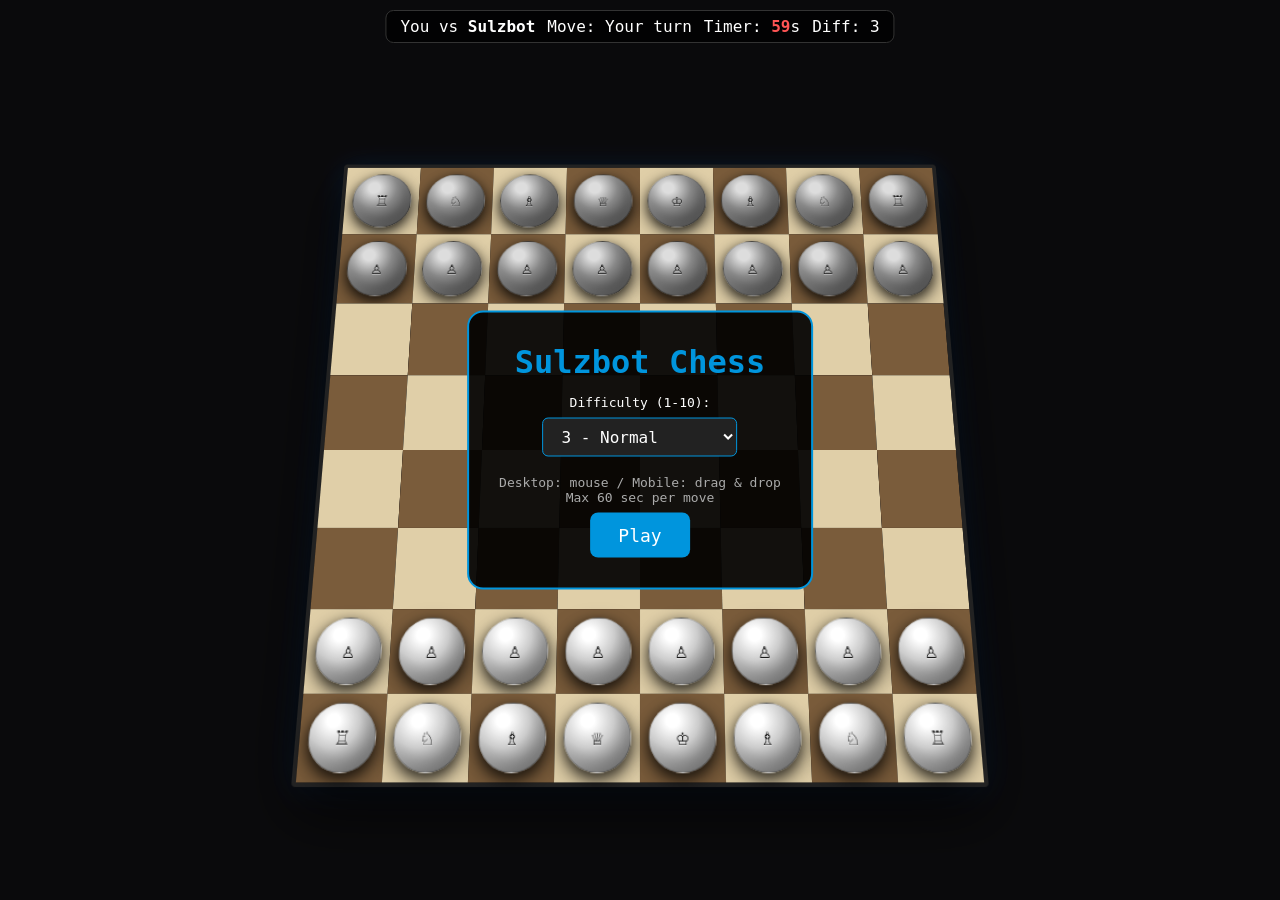
==== chess/index.html @ bfd462e9 "Add chess: 10 difficulty, timer, 3D pieces, mobile drag-drop" ====
<!DOCTYPE html>
<html>
<head>
<meta charset="utf-8">
<meta name="viewport" content="width=device-width, initial-scale=1.0, user-scalable=no">
<title>Sulzbot Chess</title>
<style>
  * { box-sizing: border-box; margin: 0; padding: 0; touch-action: manipulation; }
  body { background: #0a0a0c; font-family: monospace; color: #fff; height: 100vh; overflow: hidden; display: flex; flex-direction: column; align-items: center; justify-content: center; }
  #hud { position: fixed; top: 10px; left: 50%; transform: translateX(-50%); z-index: 20; display: flex; gap: 12px; font-size: clamp(12px, 3vw, 16px); background: rgba(0,0,0,0.75); padding: 6px 14px; border-radius: 8px; border: 1px solid #333; }
  #timer { color: #ff5555; font-weight: bold; }
  #boardWrap { position: relative; width: 92vmin; height: 92vmin; max-width: 640px; max-height: 640px; perspective: 1000px; }
  #board { width: 100%; height: 100%; display: grid; grid-template-columns: repeat(8, 1fr); grid-template-rows: repeat(8, 1fr); border: 4px solid #222; border-radius: 4px; box-shadow: 0 20px 60px rgba(0,0,0,0.8), 0 0 30px rgba(0,128,255,0.15); transform: rotateX(15deg); transform-style: preserve-3d; }
  .square { position: relative; display: flex; align-items: center; justify-content: center; }
  .square.light { background: #e0cfa8; }
  .square.dark { background: #7a5c3b; }
  .square.selected { box-shadow: inset 0 0 0 3px #0095DD; }
  .square.highlight { box-shadow: inset 0 0 0 3px #ffaa00; }
  .piece { width: 80%; height: 80%; border-radius: 50%; background: radial-gradient(circle at 35% 25%, #fff 10%, #ccc 40%, #555 85%); box-shadow: 0 4px 12px rgba(0,0,0,0.6), 0 8px 20px rgba(0,0,0,0.5), inset 0 -4px 8px rgba(255,255,255,0.15); display: flex; align-items: center; justify-content: center; font-size: 2.2vmin; font-weight: bold; color: #111; text-shadow: 0 1px 0 rgba(255,255,255,0.6); user-select: none; cursor: grab; transition: transform 0.1s ease; transform-style: preserve-3d; border: 1px solid rgba(0,0,0,0.15); }
  .piece.drag { opacity: 0.6; transform: scale(1.15) translateZ(20px); }
  .black { color: #111; background: radial-gradient(circle at 35% 25%, #ddd 10%, #888 40%, #333 85%); }
  #startScreen { position: fixed; top: 50%; left: 50%; transform: translate(-50%, -50%); z-index: 30; background: rgba(0,0,0,0.92); padding: 30px; border-radius: 16px; border: 2px solid #0095DD; text-align: center; min-width: 300px; }
  #startScreen h2 { color: #0095DD; margin-bottom: 14px; font-size: clamp(22px, 5vw, 32px); }
  #startScreen select { font-size: 16px; padding: 8px 14px; background: #222; color: #fff; border: 1px solid #0095DD; border-radius: 6px; margin: 8px 0; font-family: monospace; }
  #startScreen button { padding: 12px 28px; font-size: 18px; background: #0095DD; color: #fff; border: none; border-radius: 8px; cursor: pointer; font-family: monospace; margin-top: 8px; }
  #startScreen button:hover { background: #0077BB; }
  #gameOver { position: fixed; top: 50%; left: 50%; transform: translate(-50%, -50%); z-index: 30; background: rgba(0,0,0,0.92); padding: 30px; border-radius: 16px; border: 2px solid #0095DD; text-align: center; display: none; min-width: 280px; }
  #gameOver h2 { color: #0095DD; margin-bottom: 10px; }
  #gameOver p { margin: 6px 0; font-size: clamp(14px, 3vw, 18px); }
  #gameOver button { padding: 12px 28px; font-size: 18px; background: #0095DD; color: #fff; border: none; border-radius: 8px; cursor: pointer; margin-top: 12px; }
</style>
</head>
<body>

<div id="hud">
  <span>You vs <strong>Sulzbot</strong></span>
  <span>Move: <span id="turnText">Your turn</span></span>
  <span>Timer: <span id="timer">60</span>s</span>
  <span>Diff: <span id="diffText">3</span></span>
</div>

<div id="startScreen">
  <h2>Sulzbot Chess</h2>
  <div>
    <label>Difficulty (1-10):</label><br>
    <select id="difficultySelect">
      <option value="1">1 - Beginner</option>
      <option value="2">2 - Easy</option>
      <option value="3" selected>3 - Normal</option>
      <option value="4">4 - Confident</option>
      <option value="5">5 - Skilled</option>
      <option value="6">6 - Expert</option>
      <option value="7">7 - Master</option>
      <option value="8">8 - Grandmaster</option>
      <option value="9">9 - Super</option>
      <option value="10">10 - God</option>
    </select>
  </div>
  <p style="font-size: 13px; color: #aaa; margin-top: 10px;">Desktop: mouse / Mobile: drag & drop</p>
  <p style="font-size: 13px; color: #aaa;">Max 60 sec per move</p>
  <button onclick="startGame()">Play</button>
</div>

<div id="gameOver">
  <h2 id="gameOverTitle">Result</h2>
  <p id="gameOverMsg"></p>
  <button onclick="backToStart()">Play Again</button>
</div>

<div id="boardWrap"><div id="board"></div></div>

<script>
const boardEl = document.getElementById('board');
let board = [];
const pieceChars = { K: '♔', Q: '♕', R: '♖', B: '♗', N: '♘', P: '♙' };
const startBoard = [
  ['r','n','b','q','k','b','n','r'],
  ['p','p','p','p','p','p','p','p'],
  [null,null,null,null,null,null,null,null],
  [null,null,null,null,null,null,null,null],
  [null,null,null,null,null,null,null,null],
  [null,null,null,null,null,null,null,null],
  ['P','P','P','P','P','P','P','P'],
  ['R','N','B','Q','K','B','N','R']
];

let selected = null, turn = 'w';
let difficulty = 3;
let timer = 60;
let timerInterval = null;

function initBoard() {
  board = JSON.parse(JSON.stringify(startBoard));
  renderBoard();
  selected = null;
  turn = 'w';
  timer = 60;
  updateHUD();
  startTimer();
}

function renderBoard() {
  boardEl.innerHTML = '';
  for (let r = 0; r < 8; r++) {
    for (let c = 0; c < 8; c++) {
      const sq = document.createElement('div');
      sq.className = 'square ' + ((r + c) % 2 === 0 ? 'light' : 'dark');
      sq.dataset.r = r; sq.dataset.c = c;
      const p = board[r][c];
      if (p) {
        const el = document.createElement('div');
        el.className = 'piece ' + (p === p.toUpperCase() ? 'white' : 'black');
        el.innerText = pieceChars[p.toUpperCase()] || p;
        el.draggable = true;
        el.addEventListener('dragstart', e => {
          if (turn !== 'w' || p !== p.toUpperCase()) { e.preventDefault(); return; }
          selected = {r, c};
          e.dataTransfer.setData('text/plain', r + ',' + c);
          el.classList.add('drag');
          setTimeout(() => el.classList.remove('drag'), 0);
        });
        sq.appendChild(el);
      }
      sq.addEventListener('click', () => handleSquareClick(r, c));
      sq.addEventListener('dragover', e => e.preventDefault());
      sq.addEventListener('drop', e => {
        e.preventDefault();
        const [sr, sc] = e.dataTransfer.getData('text/plain').split(',').map(Number);
        if (sr !== r || sc !== c) makeMove(sr, sc, r, c);
      });
      boardEl.appendChild(sq);
    }
  }
}

function handleSquareClick(r, c) {
  if (turn !== 'w') return;
  const p = board[r][c];
  if (selected && selected.r !== r || selected.c !== c) {
    makeMove(selected.r, selected.c, r, c);
  } else if (p && p === p.toUpperCase()) {
    selected = {r, c};
    highlightMoves();
  } else {
    selected = null;
    document.querySelectorAll('.square').forEach(s => s.classList.remove('selected', 'highlight'));
  }
}

function makeMove(sr, sc, er, ec) {
  const p = board[sr][sc];
  board[er][ec] = p; board[sr][sc] = null;
  selected = null; document.querySelectorAll('.square').forEach(s => s.classList.remove('selected', 'highlight'));
  turn = 'b';
  renderBoard(); updateHUD();
  setTimeout(cpuMove, 400);
}

function cpuMove() {
  // Simple CPU: random valid move scaled by difficulty (higher difficulty tries best capture first)
  const moves = [];
  for (let r = 0; r < 8; r++) for (let c = 0; c < 8; c++) {
    if (board[r][c] && board[r][c] === board[r][c].toLowerCase()) {
      // Find captures / moves
      for (let tr = 0; tr < 8; tr++) for (let tc = 0; tc < 8; tc++) {
        if (board[tr][tc] === null || board[tr][tc] === board[tr][tc].toUpperCase()) {
          moves.push({sr:r, sc:c, er:tr, ec:tc});
        }
      }
    }
  }
  if (moves.length === 0) { turn = 'w'; updateHUD(); startTimer(); renderBoard(); return; }
  // Difficulty affects selection: higher picks captures preferentially
  let choice = moves[Math.floor(Math.random() * moves.length)];
  if (difficulty >= 7 && Math.random() < 0.8) {
    const captures = moves.filter(m => board[m.er][m.ec] && board[m.er][m.ec] === board[m.er][m.ec].toUpperCase());
    if (captures.length) choice = captures[Math.floor(Math.random() * captures.length)];
  }
  if (difficulty >= 4 && Math.random() < 0.5) {
    const captures = moves.filter(m => board[m.er][m.ec] && board[m.er][m.ec] === board[m.er][m.ec].toUpperCase());
    if (captures.length) choice = captures[Math.floor(Math.random() * captures.length)];
  }
  const p = board[choice.sr][choice.sc];
  board[choice.er][choice.ec] = p; board[choice.sr][choice.sc] = null;
  turn = 'w'; renderBoard(); updateHUD(); startTimer();
}

function highlightMoves() { document.querySelectorAll('.square.selected, .square.highlight').forEach(s => s.classList.remove('selected', 'highlight')); if (!selected) return; document.querySelector('.square[data-r="'+selected.r+'"][data-c="'+selected.c+'"]').classList.add('selected'); }

function startTimer() { clearInterval(timerInterval); timerInterval = setInterval(() => { timer--; document.getElementById('timer').textContent = timer; if (timer <= 0) { clearInterval(timerInterval); document.getElementById('gameOverTitle').textContent = 'Time Up'; document.getElementById('gameOverMsg').textContent = 'You ran out of time. Sulzbot wins!'; document.getElementById('gameOver').style.display = 'block'; } }, 1000); }

function updateHUD() { document.getElementById('turnText').textContent = turn === 'w' ? 'Your turn' : "Sulzbot's turn"; document.getElementById('diffText').textContent = difficulty; }

function startGame() {
  difficulty = parseInt(document.getElementById('difficultySelect').value);
  document.getElementById('startScreen').style.display = 'none';
  initBoard();
}
function backToStart() { document.getElementById('gameOver').style.display = 'none'; document.getElementById('startScreen').style.display = 'block'; }

initBoard();
</script>
</body>
</html>
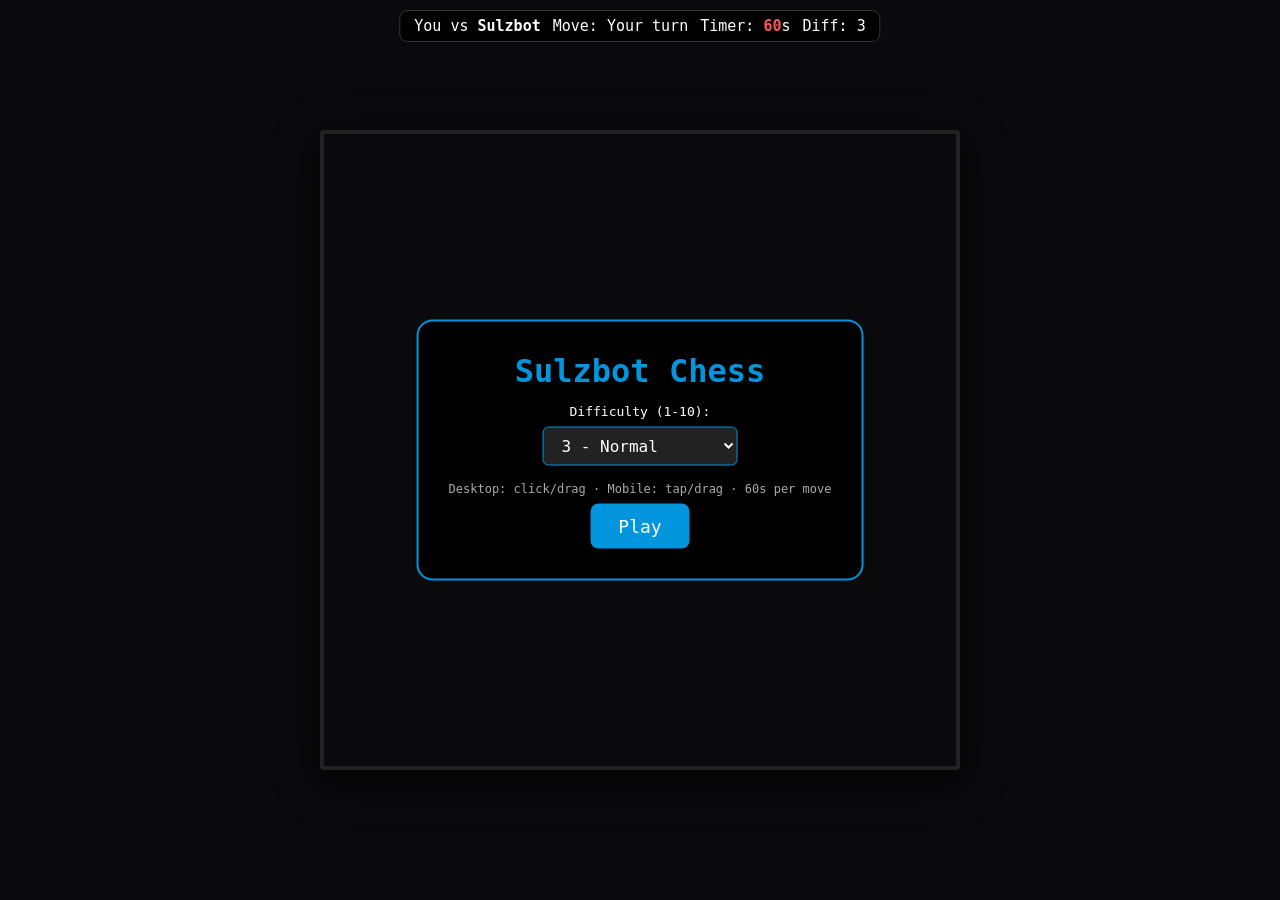
==== commit 5e191abd: "Chess: FIDE rules, simple silhouettes, minimax CPU" ====
--- a/chess/index.html
+++ b/chess/index.html
@@ -7,27 +7,31 @@
 <style>
   * { box-sizing: border-box; margin: 0; padding: 0; touch-action: manipulation; }
   body { background: #0a0a0c; font-family: monospace; color: #fff; height: 100vh; overflow: hidden; display: flex; flex-direction: column; align-items: center; justify-content: center; }
-  #hud { position: fixed; top: 10px; left: 50%; transform: translateX(-50%); z-index: 20; display: flex; gap: 12px; font-size: clamp(12px, 3vw, 16px); background: rgba(0,0,0,0.75); padding: 6px 14px; border-radius: 8px; border: 1px solid #333; }
+  #hud { position: fixed; top: 10px; left: 50%; transform: translateX(-50%); z-index: 20; display: flex; gap: 12px; font-size: clamp(11px, 2.5vw, 15px); background: rgba(0,0,0,0.85); padding: 6px 14px; border-radius: 8px; border: 1px solid #333; }
   #timer { color: #ff5555; font-weight: bold; }
-  #boardWrap { position: relative; width: 92vmin; height: 92vmin; max-width: 640px; max-height: 640px; perspective: 1000px; }
-  #board { width: 100%; height: 100%; display: grid; grid-template-columns: repeat(8, 1fr); grid-template-rows: repeat(8, 1fr); border: 4px solid #222; border-radius: 4px; box-shadow: 0 20px 60px rgba(0,0,0,0.8), 0 0 30px rgba(0,128,255,0.15); transform: rotateX(15deg); transform-style: preserve-3d; }
+  #boardWrap { position: relative; width: 92vmin; height: 92vmin; max-width: 640px; max-height: 640px; }
+  #board { width: 100%; height: 100%; display: grid; grid-template-columns: repeat(8, 1fr); grid-template-rows: repeat(8, 1fr); border: 4px solid #222; border-radius: 4px; box-shadow: 0 10px 40px rgba(0,0,0,0.8); }
   .square { position: relative; display: flex; align-items: center; justify-content: center; }
-  .square.light { background: #e0cfa8; }
-  .square.dark { background: #7a5c3b; }
+  .square.light { background: #f0d9b5; }
+  .square.dark { background: #b58863; }
   .square.selected { box-shadow: inset 0 0 0 3px #0095DD; }
-  .square.highlight { box-shadow: inset 0 0 0 3px #ffaa00; }
-  .piece { width: 80%; height: 80%; border-radius: 50%; background: radial-gradient(circle at 35% 25%, #fff 10%, #ccc 40%, #555 85%); box-shadow: 0 4px 12px rgba(0,0,0,0.6), 0 8px 20px rgba(0,0,0,0.5), inset 0 -4px 8px rgba(255,255,255,0.15); display: flex; align-items: center; justify-content: center; font-size: 2.2vmin; font-weight: bold; color: #111; text-shadow: 0 1px 0 rgba(255,255,255,0.6); user-select: none; cursor: grab; transition: transform 0.1s ease; transform-style: preserve-3d; border: 1px solid rgba(0,0,0,0.15); }
-  .piece.drag { opacity: 0.6; transform: scale(1.15) translateZ(20px); }
-  .black { color: #111; background: radial-gradient(circle at 35% 25%, #ddd 10%, #888 40%, #333 85%); }
-  #startScreen { position: fixed; top: 50%; left: 50%; transform: translate(-50%, -50%); z-index: 30; background: rgba(0,0,0,0.92); padding: 30px; border-radius: 16px; border: 2px solid #0095DD; text-align: center; min-width: 300px; }
+  .square.highlight { background: rgba(255,170,0,0.4) !important; }
+  .square.check { background: rgba(255,50,50,0.5) !important; }
+  .piece { width: 85%; height: 85%; display: flex; align-items: center; justify-content: center; font-size: 4.5vmin; line-height: 1; user-select: none; cursor: grab; transition: transform 0.08s ease; }
+  .piece.white { color: #222; text-shadow: 0 1px 1px rgba(255,255,255,0.3); }
+  .piece.black { color: #fff; text-shadow: 0 1px 2px rgba(0,0,0,0.8); filter: drop-shadow(0 2px 2px rgba(0,0,0,0.6)); }
+  .piece.drag { opacity: 0.7; transform: scale(1.1); z-index: 10; }
+  #startScreen { position: fixed; top: 50%; left: 50%; transform: translate(-50%, -50%); z-index: 30; background: rgba(0,0,0,0.95); padding: 30px; border-radius: 16px; border: 2px solid #0095DD; text-align: center; min-width: 300px; }
   #startScreen h2 { color: #0095DD; margin-bottom: 14px; font-size: clamp(22px, 5vw, 32px); }
   #startScreen select { font-size: 16px; padding: 8px 14px; background: #222; color: #fff; border: 1px solid #0095DD; border-radius: 6px; margin: 8px 0; font-family: monospace; }
   #startScreen button { padding: 12px 28px; font-size: 18px; background: #0095DD; color: #fff; border: none; border-radius: 8px; cursor: pointer; font-family: monospace; margin-top: 8px; }
   #startScreen button:hover { background: #0077BB; }
-  #gameOver { position: fixed; top: 50%; left: 50%; transform: translate(-50%, -50%); z-index: 30; background: rgba(0,0,0,0.92); padding: 30px; border-radius: 16px; border: 2px solid #0095DD; text-align: center; display: none; min-width: 280px; }
+  #gameOver { position: fixed; top: 50%; left: 50%; transform: translate(-50%, -50%); z-index: 30; background: rgba(0,0,0,0.95); padding: 30px; border-radius: 16px; border: 2px solid #0095DD; text-align: center; display: none; min-width: 280px; }
   #gameOver h2 { color: #0095DD; margin-bottom: 10px; }
   #gameOver p { margin: 6px 0; font-size: clamp(14px, 3vw, 18px); }
   #gameOver button { padding: 12px 28px; font-size: 18px; background: #0095DD; color: #fff; border: none; border-radius: 8px; cursor: pointer; margin-top: 12px; }
+  .promo-overlay { position: fixed; top: 50%; left: 50%; transform: translate(-50%, -50%); z-index: 40; background: rgba(0,0,0,0.95); padding: 20px; border-radius: 12px; border: 2px solid #0095DD; display: none; text-align: center; }
+  .promo-overlay button { margin: 4px; padding: 10px 18px; font-size: 28px; background: #222; color: #fff; border: 1px solid #0095DD; border-radius: 6px; cursor: pointer; }
 </style>
 </head>
 <body>
@@ -56,147 +60,569 @@
       <option value="10">10 - God</option>
     </select>
   </div>
-  <p style="font-size: 13px; color: #aaa; margin-top: 10px;">Desktop: mouse / Mobile: drag & drop</p>
-  <p style="font-size: 13px; color: #aaa;">Max 60 sec per move</p>
+  <p style="font-size: 12px; color: #aaa; margin-top: 8px;">Desktop: click/drag · Mobile: tap/drag · 60s per move</p>
   <button onclick="startGame()">Play</button>
 </div>
 
 <div id="gameOver">
-  <h2 id="gameOverTitle">Result</h2>
+  <h2 id="gameOverTitle">Game Over</h2>
   <p id="gameOverMsg"></p>
   <button onclick="backToStart()">Play Again</button>
 </div>
 
+<div class="promo-overlay" id="promoOverlay">
+  <div style="margin-bottom: 10px;">Promote to:</div>
+  <button onclick="confirmPromotion('q')">♕</button>
+  <button onclick="confirmPromotion('r')">♖</button>
+  <button onclick="confirmPromotion('b')">♗</button>
+  <button onclick="confirmPromotion('n')">♘</button>
+</div>
+
 <div id="boardWrap"><div id="board"></div></div>
 
 <script>
+// ===== CHESS ENGINE (FIDE rules) =====
+const PIECE_VAL = { p: 100, n: 320, b: 330, r: 500, q: 900, k: 20000 };
+const DIRS = {
+  p: { w: [[-1,0],[-2,0],[-1,-1],[-1,1]], b: [[1,0],[2,0],[1,-1],[1,1]] },
+  n: [[-2,-1],[-2,1],[-1,-2],[-1,2],[1,-2],[1,2],[2,-1],[2,1]],
+  b: [[-1,-1],[-1,1],[1,-1],[1,1]],
+  r: [[-1,0],[1,0],[0,-1],[0,1]],
+  q: [[-1,-1],[-1,1],[1,-1],[1,1],[-1,0],[1,0],[0,-1],[0,1]],
+  k: [[-1,-1],[-1,0],[-1,1],[0,-1],[0,1],[1,-1],[1,0],[1,1]]
+};
+
+let board = [], turn = 'w', difficulty = 3, timer = 60, timerInterval = null;
+let selected = null, pendingPromo = null, history = [], halfmoveClock = 0, moveCount = 1;
+let castlingRights = { wK: true, wQ: true, bK: true, bQ: true };
+let enPassantTarget = null;
+
+function startPos() {
+  return [
+    ['r','n','b','q','k','b','n','r'],
+    ['p','p','p','p','p','p','p','p'],
+    [null,null,null,null,null,null,null,null],
+    [null,null,null,null,null,null,null,null],
+    [null,null,null,null,null,null,null,null],
+    [null,null,null,null,null,null,null,null],
+    ['P','P','P','P','P','P','P','P'],
+    ['R','N','B','Q','K','B','N','R']
+  ];
+}
+
+function cloneBoard(b) { return b.map(r => r.slice()); }
+
+function inBounds(r,c) { return r>=0 && r<8 && c>=0 && c<8; }
+function isWhite(p) { return p && p === p.toUpperCase(); }
+function isBlack(p) { return p && p === p.toLowerCase(); }
+function pieceType(p) { return p ? p.toLowerCase() : null; }
+
+function findKing(color) {
+  const target = color === 'w' ? 'K' : 'k';
+  for (let r=0;r<8;r++) for (let c=0;c<8;c++) if (board[r][c] === target) return {r,c};
+  return null;
+}
+
+function isAttacked(r, c, byColor) {
+  // pawn attacks
+  const pawnDir = byColor === 'w' ? -1 : 1;
+  for (const dc of [-1,1]) {
+    const ar = r + pawnDir, ac = c + dc;
+    if (inBounds(ar,ac) && board[ar][ac] && pieceType(board[ar][ac]) === 'p' && 
+        ((byColor === 'w' && isWhite(board[ar][ac])) || (byColor === 'b' && isBlack(board[ar][ac]))))
+      return true;
+  }
+  // knight
+  for (const [dr,dc] of DIRS.n) {
+    const ar=r+dr, ac=c+dc;
+    if (inBounds(ar,ac) && board[ar][ac] && pieceType(board[ar][ac])==='n' &&
+        ((byColor==='w' && isWhite(board[ar][ac])) || (byColor==='b' && isBlack(board[ar][ac]))))
+      return true;
+  }
+  // sliding
+  for (const [dr,dc] of [[-1,-1],[-1,1],[1,-1],[1,1]]) {
+    for (let i=1;i<8;i++) {
+      const ar=r+dr*i, ac=c+dc*i;
+      if (!inBounds(ar,ac)) break;
+      const p = board[ar][ac];
+      if (p) {
+        const t = pieceType(p);
+        if (((byColor==='w' && isWhite(p)) || (byColor==='b' && isBlack(p))) && (t==='b' || t==='q')) return true;
+        break;
+      }
+    }
+  }
+  for (const [dr,dc] of [[-1,0],[1,0],[0,-1],[0,1]]) {
+    for (let i=1;i<8;i++) {
+      const ar=r+dr*i, ac=c+dc*i;
+      if (!inBounds(ar,ac)) break;
+      const p = board[ar][ac];
+      if (p) {
+        const t = pieceType(p);
+        if (((byColor==='w' && isWhite(p)) || (byColor==='b' && isBlack(p))) && (t==='r' || t==='q')) return true;
+        break;
+      }
+    }
+  }
+  // king adjacent
+  for (const [dr,dc] of DIRS.k) {
+    const ar=r+dr, ac=c+dc;
+    if (inBounds(ar,ac) && board[ar][ac] && pieceType(board[ar][ac])==='k' &&
+        ((byColor==='w' && isWhite(board[ar][ac])) || (byColor==='b' && isBlack(board[ar][ac]))))
+      return true;
+  }
+  return false;
+}
+
+function isInCheck(color) {
+  const king = findKing(color);
+  if (!king) return false;
+  return isAttacked(king.r, king.c, color === 'w' ? 'b' : 'w');
+}
+
+function generateMoves() {
+  const moves = [];
+  for (let r=0;r<8;r++) for (let c=0;c<8;c++) {
+    const p = board[r][c];
+    if (!p) continue;
+    const white = isWhite(p);
+    if ((turn==='w' && !white) || (turn==='b' && white)) continue;
+    const t = pieceType(p);
+    if (t === 'p') {
+      const dir = white ? -1 : 1;
+      const startRow = white ? 6 : 1;
+      // forward
+      if (inBounds(r+dir, c) && !board[r+dir][c]) {
+        moves.push({sr:r,sc:c,er:r+dir,ec:c});
+        // double
+        if (r===startRow && !board[r+2*dir][c]) moves.push({sr:r,sc:c,er:r+2*dir,ec:c, double:true});
+      }
+      // captures
+      for (const dc of [-1,1]) {
+        const er=r+dir, ec=c+dc;
+        if (inBounds(er,ec)) {
+          const target = board[er][ec];
+          if (target && ((white && isBlack(target)) || (!white && isWhite(target)))) {
+            moves.push({sr:r,sc:c,er,ec, capture:true});
+          }
+          // en passant
+          if (enPassantTarget && er === enPassantTarget.r && ec === enPassantTarget.c) {
+            moves.push({sr:r,sc:c,er,ec, enPassant:true});
+          }
+        }
+      }
+    } else if (t === 'n') {
+      for (const [dr,dc] of DIRS.n) {
+        const er=r+dr, ec=c+dc;
+        if (inBounds(er,ec)) {
+          const target = board[er][ec];
+          if (!target || (white && isBlack(target)) || (!white && isWhite(target)))
+            moves.push({sr:r,sc:c,er,ec});
+        }
+      }
+    } else if (t === 'b' || t === 'r' || t === 'q') {
+      const dirs = t==='b' ? [[-1,-1],[-1,1],[1,-1],[1,1]] : t==='r' ? [[-1,0],[1,0],[0,-1],[0,1]] : [[-1,-1],[-1,1],[1,-1],[1,1],[-1,0],[1,0],[0,-1],[0,1]];
+      for (const [dr,dc] of dirs) {
+        for (let i=1;i<8;i++) {
+          const er=r+dr*i, ec=c+dc*i;
+          if (!inBounds(er,ec)) break;
+          const target = board[er][ec];
+          if (!target) moves.push({sr:r,sc:c,er,ec});
+          else {
+            if ((white && isBlack(target)) || (!white && isWhite(target))) moves.push({sr:r,sc:c,er,ec,capture:true});
+            break;
+          }
+        }
+      }
+    } else if (t === 'k') {
+      for (const [dr,dc] of DIRS.k) {
+        const er=r+dr, ec=c+dc;
+        if (inBounds(er,ec)) {
+          const target = board[er][ec];
+          if (!target || (white && isBlack(target)) || (!white && isWhite(target)))
+            moves.push({sr:r,sc:c,er,ec});
+        }
+      }
+      // castling
+      if (white && castlingRights.wK && !board[0][5] && !board[0][6] && !isAttacked(0,4,'b') && !isAttacked(0,5,'b') && !isAttacked(0,6,'b'))
+        moves.push({sr:r,sc:c,er:0,ec:6, castle:'k'});
+      if (white && castlingRights.wQ && !board[0][3] && !board[0][2] && !board[0][1] && !isAttacked(0,4,'b') && !isAttacked(0,3,'b') && !isAttacked(0,2,'b'))
+        moves.push({sr:r,sc:c,er:0,ec:2, castle:'q'});
+      if (!white && castlingRights.bK && !board[7][5] && !board[7][6] && !isAttacked(7,4,'w') && !isAttacked(7,5,'w') && !isAttacked(7,6,'w'))
+        moves.push({sr:r,sc:c,er:7,ec:6, castle:'k'});
+      if (!white && castlingRights.bQ && !board[7][3] && !board[7][2] && !board[7][1] && !isAttacked(7,4,'w') && !isAttacked(7,3,'w') && !isAttacked(7,2,'w'))
+        moves.push({sr:r,sc:c,er:7,ec:2, castle:'q'});
+    }
+  }
+  // Filter illegal moves (leaving king in check)
+  return moves.filter(m => {
+    const saved = cloneBoard(board);
+    const savedCastling = {...castlingRights};
+    const savedEPTarget = enPassantTarget;
+    makeMoveInternal(m);
+    const legal = !isInCheck(turn);
+    board = saved;
+    castlingRights = savedCastling;
+    enPassantTarget = savedEPTarget;
+    return legal;
+  });
+}
+
+function makeMoveInternal(m) {
+  const p = board[m.sr][m.sc];
+  board[m.er][m.ec] = p;
+  board[m.sr][m.sc] = null;
+  
+  // castling
+  if (m.castle) {
+    if (m.castle === 'k') {
+      if (turn === 'w') { board[0][7]=null; board[0][5]='R'; }
+      else { board[7][7]=null; board[7][5]='r'; }
+    } else {
+      if (turn === 'w') { board[0][0]=null; board[0][3]='R'; }
+      else { board[7][0]=null; board[7][3]='r'; }
+    }
+  }
+  // en passant capture
+  if (m.enPassant) {
+    const capRow = turn === 'w' ? m.er+1 : m.er-1;
+    board[capRow][m.ec] = null;
+  }
+  // promotion handled externally
+  
+  // update castling rights
+  if (pieceType(p) === 'k') { if (turn==='w') castlingRights.wK=castlingRights.wQ=false; else castlingRights.bK=castlingRights.bQ=false; }
+  if (pieceType(p) === 'r') {
+    if (turn==='w' && m.sr===0 && m.sc===0) castlingRights.wQ=false;
+    if (turn==='w' && m.sr===0 && m.sc===7) castlingRights.wK=false;
+    if (turn==='b' && m.sr===7 && m.sc===0) castlingRights.bQ=false;
+    if (turn==='b' && m.sr===7 && m.sc===7) castlingRights.bK=false;
+  }
+  if (m.capture && pieceType(board[m.er][m.ec]) === 'r') {
+    if (turn==='w' && m.er===0 && m.ec===0) castlingRights.wQ=false;
+    if (turn==='w' && m.er===0 && m.ec===7) castlingRights.wK=false;
+    if (turn==='b' && m.er===7 && m.ec===0) castlingRights.bQ=false;
+    if (turn==='b' && m.er===7 && m.ec===7) castlingRights.bK=false;
+  }
+  
+  // en passant target
+  enPassantTarget = null;
+  if (pieceType(p) === 'p' && Math.abs(m.er - m.sr) === 2) {
+    enPassantTarget = { r: (m.sr + m.er) / 2, c: m.sc };
+  }
+  
+  // halfmove clock
+  if (pieceType(p) === 'p' || m.capture || m.enPassant) halfmoveClock = 0; else halfmoveClock++;
+  if (turn === 'b') moveCount++;
+}
+
+function makeMove(sr, sc, er, ec) {
+  const legalMoves = generateMoves();
+  const move = legalMoves.find(m => m.sr===sr && m.sc===sc && m.er===er && m.ec===ec);
+  if (!move) return false;
+  
+  // promotion check
+  const p = board[sr][sc];
+  if (pieceType(p) === 'p' && (er === 0 || er === 7)) {
+    pendingPromo = { move, fromWhite: isWhite(p) };
+    showPromotion(isWhite(p));
+    return true;
+  }
+  
+  executeMove(move);
+  return true;
+}
+
+function confirmPromotion(piece) {
+  const { move, fromWhite } = pendingPromo;
+  const promoPiece = fromWhite ? piece.toUpperCase() : piece.toLowerCase();
+  board[move.er][move.ec] = promoPiece;
+  pendingPromo = null;
+  document.getElementById('promoOverlay').style.display = 'none';
+  finishMove(move);
+}
+
+function showPromotion(white) {
+  document.getElementById('promoOverlay').style.display = 'block';
+}
+
+function executeMove(move) {
+  makeMoveInternal(move);
+  history.push({board: cloneBoard(board), castling: {...castlingRights}, ep: enPassantTarget ? {...enPassantTarget} : null, halfmove: halfmoveClock});
+  turn = turn === 'w' ? 'b' : 'w';
+  renderBoard(); updateHUD(); startTimer();
+  checkGameEnd();
+}
+
+function finishMove(move) {
+  executeMove(move);
+  if (turn === 'b') setTimeout(cpuMove, 300);
+}
+
+function cpuMove() {
+  const moves = generateMoves();
+  if (!moves.length) { turn='w'; updateHUD(); startTimer(); renderBoard(); return; }
+  
+  // Simple evaluation
+  let bestMove = moves[0], bestScore = -Infinity;
+  const depth = Math.min(difficulty, 4); // 1-4 ply search based on difficulty
+  
+  function evaluate() {
+    let score = 0;
+    for (let r=0;r<8;r++) for (let c=0;c<8;c++) {
+      const p = board[r][c];
+      if (!p) continue;
+      const val = PIECE_VAL[pieceType(p)];
+      if (isWhite(p)) score += val; else score -= val;
+    }
+    // positional: center control
+    for (let r=2;r<6;r++) for (let c=2;c<6;c++) {
+      const p = board[r][c];
+      if (p) score += isWhite(p) ? 5 : -5;
+    }
+    // check bonus
+    if (isInCheck('b')) score += 50;
+    if (isInCheck('w')) score -= 50;
+    return score;
+  }
+  
+  function minimax(d, alpha, beta, maximizing) {
+    if (d === 0) return evaluate();
+    const ms = generateMoves();
+    if (!ms.length) return isInCheck(turn) ? (maximizing ? -10000 : 10000) : 0;
+    if (maximizing) {
+      let maxEval = -Infinity;
+      for (const m of ms) {
+        const saved = {board: cloneBoard(board), castling: {...castlingRights}, ep: enPassantTarget ? {...enPassantTarget} : null, halfmove: halfmoveClock};
+        makeMoveInternal(m);
+        const evalScore = minimax(d-1, alpha, beta, false);
+        board = saved.board; castlingRights = saved.castling; enPassantTarget = saved.ep; halfmoveClock = saved.halfmove;
+        maxEval = Math.max(maxEval, evalScore);
+        alpha = Math.max(alpha, evalScore);
+        if (beta <= alpha) break;
+      }
+      return maxEval;
+    } else {
+      let minEval = Infinity;
+      for (const m of ms) {
+        const saved = {board: cloneBoard(board), castling: {...castlingRights}, ep: enPassantTarget ? {...enPassantTarget} : null, halfmove: halfmoveClock};
+        makeMoveInternal(m);
+        const evalScore = minimax(d-1, alpha, beta, true);
+        board = saved.board; castlingRights = saved.castling; enPassantTarget = saved.ep; halfmoveClock = saved.halfmove;
+        minEval = Math.min(minEval, evalScore);
+        beta = Math.min(beta, evalScore);
+        if (beta <= alpha) break;
+      }
+      return minEval;
+    }
+  }
+  
+  for (const m of moves) {
+    const saved = {board: cloneBoard(board), castling: {...castlingRights}, ep: enPassantTarget ? {...enPassantTarget} : null, halfmove: halfmoveClock};
+    makeMoveInternal(m);
+    const score = minimax(depth-1, -Infinity, Infinity, false);
+    board = saved.board; castlingRights = saved.castling; enPassantTarget = saved.ep; halfmoveClock = saved.halfmove;
+    if (score > bestScore) { bestScore = score; bestMove = m; }
+  }
+  
+  // promotion: always queen
+  if (pieceType(board[bestMove.sr][bestMove.sc]) === 'p' && (bestMove.er === 0 || bestMove.er === 7)) {
+    board[bestMove.er][bestMove.ec] = turn === 'w' ? 'Q' : 'q';
+  }
+  executeMove(bestMove);
+}
+
+function checkGameEnd() {
+  const moves = generateMoves();
+  const inCheck = isInCheck(turn);
+  if (!moves.length) {
+    clearInterval(timerInterval);
+    document.getElementById('gameOver').style.display = 'block';
+    if (inCheck) {
+      document.getElementById('gameOverTitle').textContent = 'Checkmate!';
+      document.getElementById('gameOverMsg').textContent = turn === 'w' ? 'Sulzbot wins!' : 'You win!';
+    } else {
+      document.getElementById('gameOverTitle').textContent = 'Stalemate';
+      document.getElementById('gameOverMsg').textContent = 'Draw by stalemate';
+    }
+    return;
+  }
+  if (halfmoveClock >= 100) {
+    clearInterval(timerInterval);
+    document.getElementById('gameOver').style.display = 'block';
+    document.getElementById('gameOverTitle').textContent = 'Draw';
+    document.getElementById('gameOverMsg').textContent = '50-move rule';
+    return;
+  }
+  // Threefold repetition (simplified)
+  let reps = 0;
+  const curFen = boardToFen();
+  for (const h of history) if (boardToFen(h.board) === curFen) reps++;
+  if (reps >= 2) {
+    clearInterval(timerInterval);
+    document.getElementById('gameOver').style.display = 'block';
+    document.getElementById('gameOverTitle').textContent = 'Draw';
+    document.getElementById('gameOverMsg').textContent = 'Threefold repetition';
+    return;
+  }
+  // Insufficient material (simplified)
+  let wp=0, wn=0, wb=0, wr=0, wq=0, bp=0, bn=0, bb=0, br=0, bq=0;
+  for (let r=0;r<8;r++) for (let c=0;c<8;c++) {
+    const p = board[r][c];
+    if (!p) continue;
+    const t = pieceType(p);
+    if (isWhite(p)) { if (t==='p') wp++; else if (t==='n') wn++; else if (t==='b') wb++; else if (t==='r') wr++; else if (t==='q') wq++; }
+    else { if (t==='p') bp++; else if (t==='n') bn++; else if (t==='b') bb++; else if (t==='r') br++; else if (t==='bq') bq++; }
+  }
+  const wPieces = wn+wb+wr+wq+wp, bPieces = bn+bb+br+bq+bp;
+  if (wPieces===0 && bPieces===0) { draw('Insufficient material'); return; }
+  if (wPieces===0 && (bn+bb)<=1 && bq+br===0 && bp===0) { draw('Insufficient material'); return; }
+  if (bPieces===0 && (wn+wb)<=1 && wq+wr===0 && wp===0) { draw('Insufficient material'); return; }
+}
+
+function draw(reason) {
+  clearInterval(timerInterval);
+  document.getElementById('gameOver').style.display = 'block';
+  document.getElementById('gameOverTitle').textContent = 'Draw';
+  document.getElementById('gameOverMsg').textContent = reason;
+}
+
+function boardToFen(b) {
+  let fen = '';
+  for (let r=0;r<8;r++) {
+    let empty = 0;
+    for (let c=0;c<8;c++) {
+      const p = b[r][c];
+      if (!p) empty++;
+      else { if (empty>0) { fen+=empty; empty=0; } fen+=p; }
+    }
+    if (empty>0) fen+=empty;
+    if (r<7) fen+='/';
+  }
+  return fen;
+}
+
+// ===== RENDERING =====
 const boardEl = document.getElementById('board');
-let board = [];
 const pieceChars = { K: '♔', Q: '♕', R: '♖', B: '♗', N: '♘', P: '♙' };
-const startBoard = [
-  ['r','n','b','q','k','b','n','r'],
-  ['p','p','p','p','p','p','p','p'],
-  [null,null,null,null,null,null,null,null],
-  [null,null,null,null,null,null,null,null],
-  [null,null,null,null,null,null,null,null],
-  [null,null,null,null,null,null,null,null],
-  ['P','P','P','P','P','P','P','P'],
-  ['R','N','B','Q','K','B','N','R']
-];
-
-let selected = null, turn = 'w';
-let difficulty = 3;
-let timer = 60;
-let timerInterval = null;
-
-function initBoard() {
-  board = JSON.parse(JSON.stringify(startBoard));
-  renderBoard();
-  selected = null;
-  turn = 'w';
-  timer = 60;
-  updateHUD();
-  startTimer();
-}
 
 function renderBoard() {
   boardEl.innerHTML = '';
-  for (let r = 0; r < 8; r++) {
-    for (let c = 0; c < 8; c++) {
-      const sq = document.createElement('div');
-      sq.className = 'square ' + ((r + c) % 2 === 0 ? 'light' : 'dark');
-      sq.dataset.r = r; sq.dataset.c = c;
-      const p = board[r][c];
-      if (p) {
-        const el = document.createElement('div');
-        el.className = 'piece ' + (p === p.toUpperCase() ? 'white' : 'black');
-        el.innerText = pieceChars[p.toUpperCase()] || p;
-        el.draggable = true;
-        el.addEventListener('dragstart', e => {
-          if (turn !== 'w' || p !== p.toUpperCase()) { e.preventDefault(); return; }
-          selected = {r, c};
-          e.dataTransfer.setData('text/plain', r + ',' + c);
-          el.classList.add('drag');
-          setTimeout(() => el.classList.remove('drag'), 0);
-        });
-        sq.appendChild(el);
-      }
-      sq.addEventListener('click', () => handleSquareClick(r, c));
-      sq.addEventListener('dragover', e => e.preventDefault());
-      sq.addEventListener('drop', e => {
+  for (let r=0;r<8;r++) for (let c=0;c<8;c++) {
+    const sq = document.createElement('div');
+    sq.className = 'square ' + ((r+c)%2===0 ? 'light' : 'dark');
+    sq.dataset.r = r; sq.dataset.c = c;
+    if (selected && selected.r===r && selected.c===c) sq.classList.add('selected');
+    const p = board[r][c];
+    if (p) {
+      const el = document.createElement('div');
+      el.className = 'piece ' + (isWhite(p) ? 'white' : 'black');
+      el.innerText = pieceChars[pieceType(p).toUpperCase()] || p;
+      // drag events
+      el.draggable = true;
+      el.addEventListener('dragstart', e => {
+        if (turn!=='w' || !isWhite(p)) { e.preventDefault(); return; }
+        selected = {r,c}; e.dataTransfer.setData('text/plain', r+','+c);
+        el.classList.add('drag');
+      });
+      el.addEventListener('dragend', () => el.classList.remove('drag'));
+      // touch events
+      el.addEventListener('touchstart', e => {
+        if (turn!=='w' || !isWhite(p)) return;
+        selected = {r,c}; e.preventDefault();
+      }, {passive:false});
+      el.addEventListener('touchmove', e => {
+        if (!selected || selected.r!==r || selected.c!==c) return;
         e.preventDefault();
-        const [sr, sc] = e.dataTransfer.getData('text/plain').split(',').map(Number);
-        if (sr !== r || sc !== c) makeMove(sr, sc, r, c);
-      });
-      boardEl.appendChild(sq);
-    }
-  }
-}
-
-function handleSquareClick(r, c) {
-  if (turn !== 'w') return;
+        const touch = e.touches[0];
+        const target = document.elementFromPoint(touch.clientX, touch.clientY);
+        if (target && target.closest('.square')) {
+          const sq = target.closest('.square');
+          const er = parseInt(sq.dataset.r), ec = parseInt(sq.dataset.c);
+          if (er!==r || ec!==c) { makeMove(r,c,er,ec); }
+        }
+      }, {passive:false});
+      sq.appendChild(el);
+    }
+    sq.addEventListener('click', () => handleSquareClick(r,c));
+    sq.addEventListener('dragover', e => e.preventDefault());
+    sq.addEventListener('drop', e => {
+      e.preventDefault();
+      const [sr,sc] = e.dataTransfer.getData('text/plain').split(',').map(Number);
+      if (sr!==r || sc!==c) makeMove(sr,sc,r,c);
+    });
+    boardEl.appendChild(sq);
+  }
+  // highlight king in check
+  if (isInCheck(turn)) {
+    const k = findKing(turn);
+    if (k) {
+      const sq = boardEl.querySelector(`[data-r="${k.r}"][data-c="${k.c}"]`);
+      if (sq) sq.classList.add('check');
+    }
+  }
+}
+
+function handleSquareClick(r,c) {
+  if (turn!=='w' || pendingPromo) return;
   const p = board[r][c];
-  if (selected && selected.r !== r || selected.c !== c) {
-    makeMove(selected.r, selected.c, r, c);
-  } else if (p && p === p.toUpperCase()) {
-    selected = {r, c};
-    highlightMoves();
-  } else {
+  if (selected) {
+    if (selected.r!==r || selected.c!==c) { makeMove(selected.r, selected.c, r, c); }
     selected = null;
-    document.querySelectorAll('.square').forEach(s => s.classList.remove('selected', 'highlight'));
-  }
-}
-
-function makeMove(sr, sc, er, ec) {
-  const p = board[sr][sc];
-  board[er][ec] = p; board[sr][sc] = null;
-  selected = null; document.querySelectorAll('.square').forEach(s => s.classList.remove('selected', 'highlight'));
-  turn = 'b';
-  renderBoard(); updateHUD();
-  setTimeout(cpuMove, 400);
-}
-
-function cpuMove() {
-  // Simple CPU: random valid move scaled by difficulty (higher difficulty tries best capture first)
-  const moves = [];
-  for (let r = 0; r < 8; r++) for (let c = 0; c < 8; c++) {
-    if (board[r][c] && board[r][c] === board[r][c].toLowerCase()) {
-      // Find captures / moves
-      for (let tr = 0; tr < 8; tr++) for (let tc = 0; tc < 8; tc++) {
-        if (board[tr][tc] === null || board[tr][tc] === board[tr][tc].toUpperCase()) {
-          moves.push({sr:r, sc:c, er:tr, ec:tc});
-        }
-      }
-    }
-  }
-  if (moves.length === 0) { turn = 'w'; updateHUD(); startTimer(); renderBoard(); return; }
-  // Difficulty affects selection: higher picks captures preferentially
-  let choice = moves[Math.floor(Math.random() * moves.length)];
-  if (difficulty >= 7 && Math.random() < 0.8) {
-    const captures = moves.filter(m => board[m.er][m.ec] && board[m.er][m.ec] === board[m.er][m.ec].toUpperCase());
-    if (captures.length) choice = captures[Math.floor(Math.random() * captures.length)];
-  }
-  if (difficulty >= 4 && Math.random() < 0.5) {
-    const captures = moves.filter(m => board[m.er][m.ec] && board[m.er][m.ec] === board[m.er][m.ec].toUpperCase());
-    if (captures.length) choice = captures[Math.floor(Math.random() * captures.length)];
-  }
-  const p = board[choice.sr][choice.sc];
-  board[choice.er][choice.ec] = p; board[choice.sr][choice.sc] = null;
-  turn = 'w'; renderBoard(); updateHUD(); startTimer();
-}
-
-function highlightMoves() { document.querySelectorAll('.square.selected, .square.highlight').forEach(s => s.classList.remove('selected', 'highlight')); if (!selected) return; document.querySelector('.square[data-r="'+selected.r+'"][data-c="'+selected.c+'"]').classList.add('selected'); }
-
-function startTimer() { clearInterval(timerInterval); timerInterval = setInterval(() => { timer--; document.getElementById('timer').textContent = timer; if (timer <= 0) { clearInterval(timerInterval); document.getElementById('gameOverTitle').textContent = 'Time Up'; document.getElementById('gameOverMsg').textContent = 'You ran out of time. Sulzbot wins!'; document.getElementById('gameOver').style.display = 'block'; } }, 1000); }
-
-function updateHUD() { document.getElementById('turnText').textContent = turn === 'w' ? 'Your turn' : "Sulzbot's turn"; document.getElementById('diffText').textContent = difficulty; }
+    document.querySelectorAll('.square.selected').forEach(s=>s.classList.remove('selected'));
+  } else if (p && isWhite(p)) {
+    selected = {r,c};
+    document.querySelector(`[data-r="${r}"][data-c="${c}"]`).classList.add('selected');
+  }
+}
+
+function startTimer() {
+  clearInterval(timerInterval);
+  timer = 60;
+  document.getElementById('timer').textContent = timer;
+  timerInterval = setInterval(() => {
+    timer--;
+    document.getElementById('timer').textContent = timer;
+    if (timer <= 0) {
+      clearInterval(timerInterval);
+      document.getElementById('gameOverTitle').textContent = 'Time Up';
+      document.getElementById('gameOverMsg').textContent = 'You ran out of time. Sulzbot wins!';
+      document.getElementById('gameOver').style.display = 'block';
+    }
+  }, 1000);
+}
+
+function updateHUD() {
+  document.getElementById('turnText').textContent = turn==='w' ? 'Your turn' : "Sulzbot's turn";
+  document.getElementById('diffText').textContent = difficulty;
+}
 
 function startGame() {
   difficulty = parseInt(document.getElementById('difficultySelect').value);
   document.getElementById('startScreen').style.display = 'none';
+  board = startPos();
+  turn = 'w';
+  castlingRights = { wK:true, wQ:true, bK:true, bQ:true };
+  enPassantTarget = null;
+  halfmoveClock = 0;
+  moveCount = 1;
+  history = [];
+  selected = null;
+  pendingPromo = null;
   initBoard();
 }
-function backToStart() { document.getElementById('gameOver').style.display = 'none'; document.getElementById('startScreen').style.display = 'block'; }
+
+function initBoard() {
+  renderBoard();
+  updateHUD();
+  startTimer();
+}
+
+function backToStart() {
+  document.getElementById('gameOver').style.display = 'none';
+  document.getElementById('startScreen').style.display = 'block';
+  clearInterval(timerInterval);
+}
 
 initBoard();
 </script>
